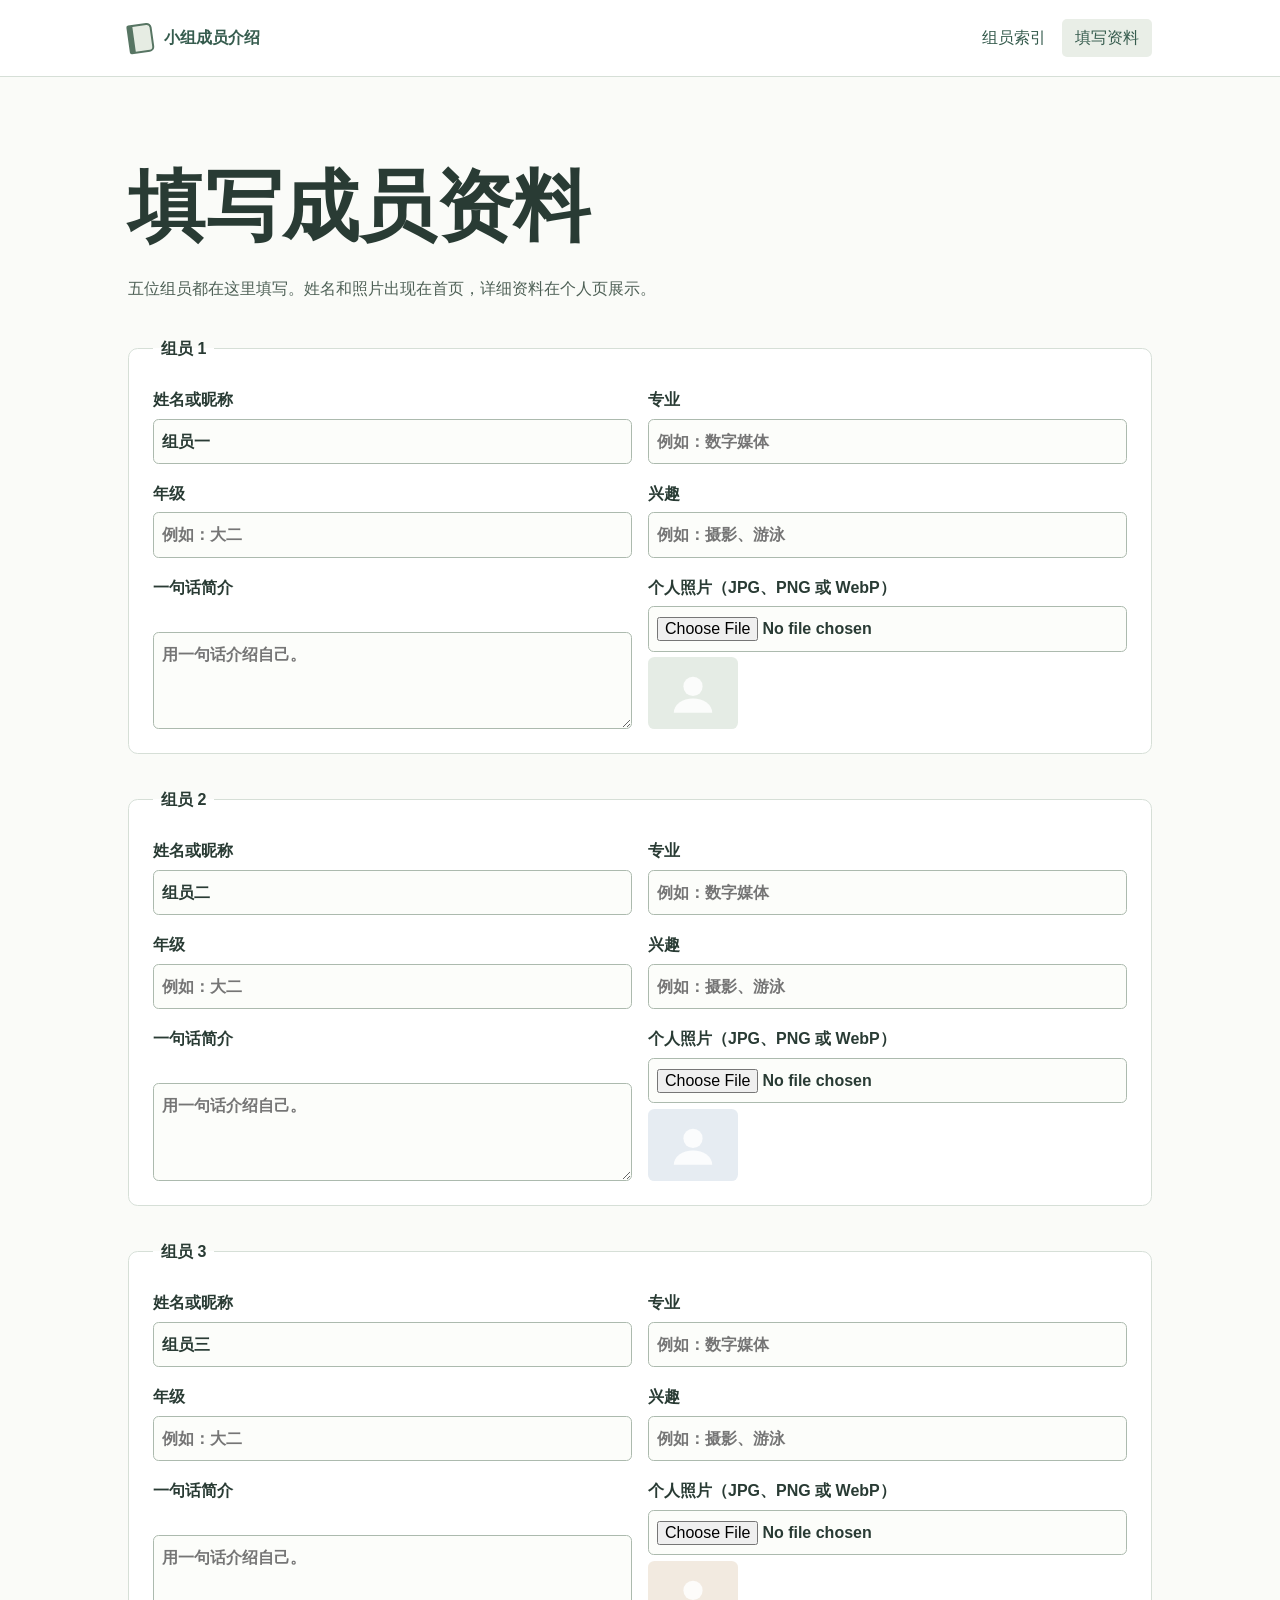
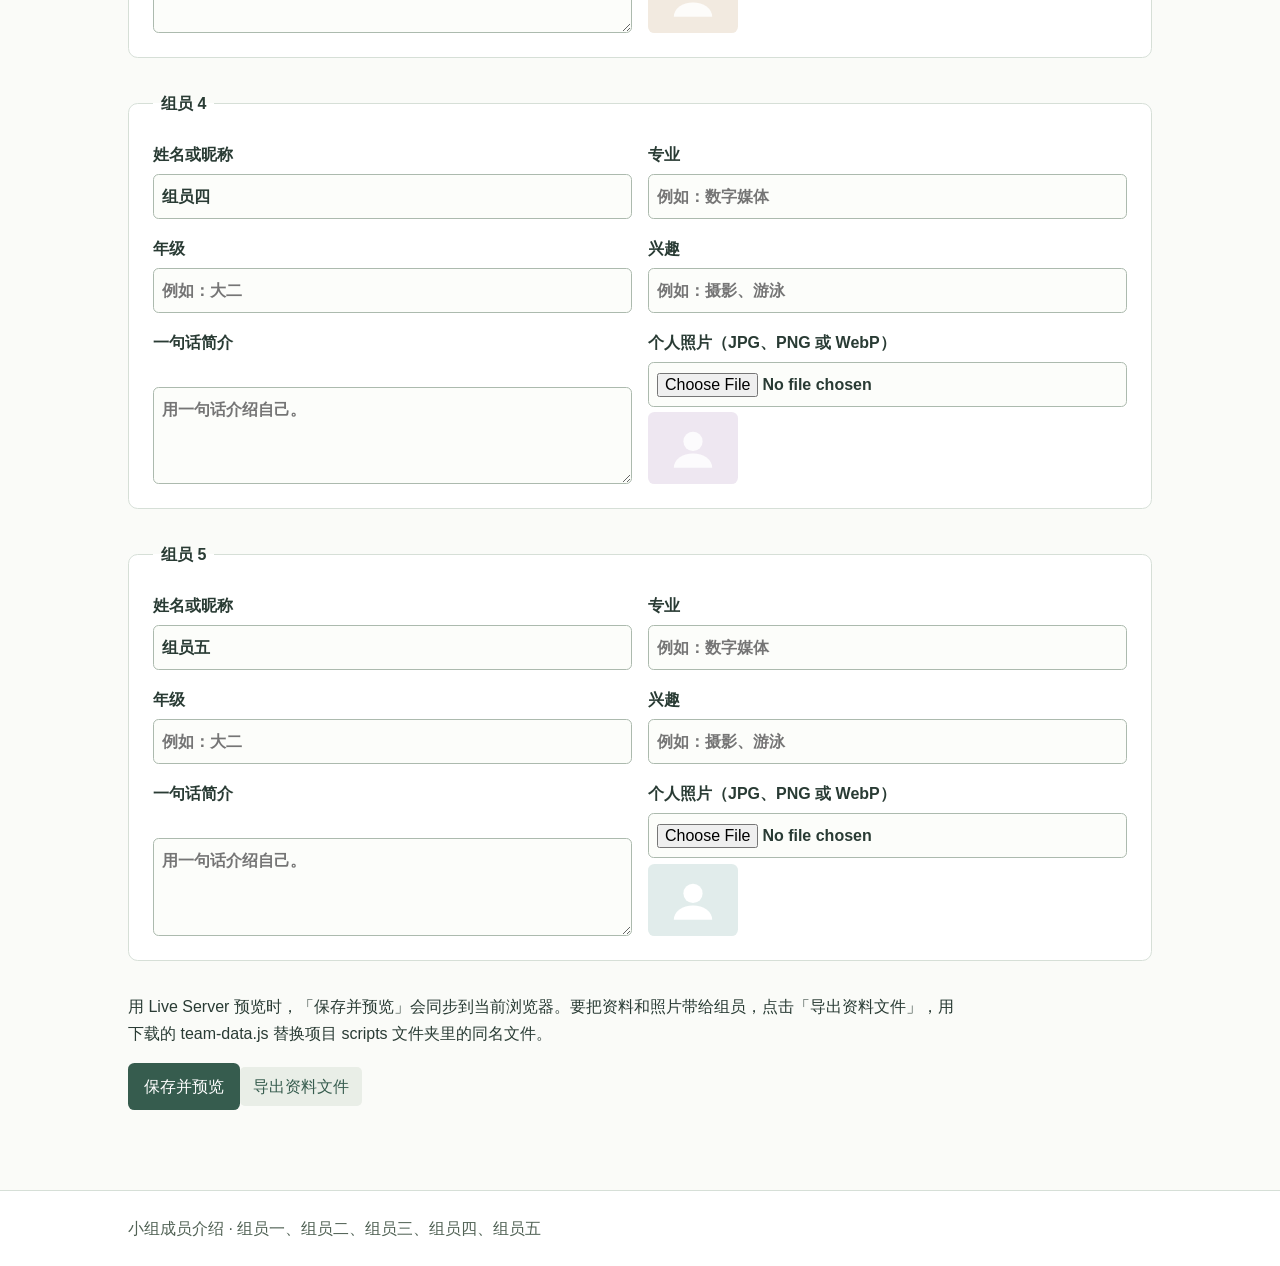
==== 同窗档案/edit.html @ e644d2a0 "Add files via upload" ====
<!doctype html>
<html lang="zh-CN">
<head>
  <meta charset="utf-8">
  <meta name="viewport" content="width=device-width, initial-scale=1">
  <title>填写资料 · 小组成员介绍</title>
  <link rel="stylesheet" href="styles/main.css">
  <script src="scripts/team-data.js" defer></script>
  <script src="scripts/main.js" defer></script>
  <script src="scripts/editor.js" defer></script>
</head>
<body >
  <a class="skip" href="#content">跳到正文</a>
  <header><div class="wrap bar">
    <a class="brand" href="index.html"><span class="book" aria-hidden="true"></span><span>小组成员介绍</span></a>
    <nav aria-label="主导航"><a href="index.html#members">组员索引</a><a class="edit-link" href="edit.html">填写资料</a></nav>
  </div></header>
  <main id="content" class="wrap">
    <section><h1 id="title">填写成员资料</h1><p class="lede">五位组员都在这里填写。姓名和照片出现在首页，详细资料在个人页展示。</p></section>
    <noscript><p>请开启 JavaScript，或在 VS Code 编辑 scripts/team-data.js。</p></noscript>
    <form id="editor" hidden>
      <div id="forms"></div>
      <div class="actions"><p>用 Live Server 预览时，「保存并预览」会同步到当前浏览器。要把资料和照片带给组员，点击「导出资料文件」，用下载的 team-data.js 替换项目 scripts 文件夹里的同名文件。</p>
      <button id="save" type="submit">保存并预览</button><button type="button" id="export" class="secondary">导出资料文件</button><p id="status" role="status"></p></div>
    </form>
  </main>
  <footer><div class="wrap"><span>小组成员介绍</span> · <span id="credits">组员一、组员二、组员三、组员四、组员五</span></div></footer>
</body>
</html>
---- 同窗档案/styles/main.css ----
:root { font: 100%/1.7 "Microsoft YaHei", "PingFang SC", sans-serif; color: #293b34; background: #fafbf8; --line: #d6dfd7; --green: #365c4e; }
* { box-sizing: border-box; }
body { margin: 0; }
a { color: var(--green); text-underline-offset: .25em; }
a:hover { color: #19382e; }
:focus-visible { outline: 3px solid #4a806a; outline-offset: 3px; }
.wrap { width: min(1024px, calc(100% - 3rem)); margin-inline: auto; }
header, footer { background: #fff; }
header { border-bottom: 1px solid var(--line); }
.bar, nav, .brand { display: flex; gap: 1rem; align-items: center; flex-wrap: wrap; }
.bar { min-height: 76px; justify-content: space-between; padding-block: .8rem; }
.brand { gap: .7rem; font-weight: 750; }
.brand, nav a { text-decoration: none; }
.book { width: 1.55rem; height: 1.8rem; border: 2px solid #577563; border-left-width: 6px; border-radius: 2px 5px 5px 2px; transform: rotate(-8deg); background: #e6ece3; }
nav a:hover { text-decoration: underline; }
.edit-link, .secondary { background: #e9eee7; border-radius: 5px; padding: .35rem .8rem; }
main { padding-block: clamp(2rem, 5vw, 4rem); min-height: 72vh; overflow-wrap: anywhere; }
.cover, .portrait { display: grid; grid-template-columns: 1.25fr 1fr; align-items: center; gap: clamp(1rem, 6vw, 5rem); }
.landscape { width: 100%; height: auto; animation: settle .6s ease both; }
h1, h2 { font-family: "Songti SC", SimSun, serif; line-height: 1.25; }
#title { font-size: clamp(2.6rem, 6vw, 5rem); margin: .25em 0; animation: reveal .45s ease both; }
h2 { font-size: 1.65rem; margin: 0 0 1.1rem; }
.kicker { color: #53695a; margin: 0; font-weight: 650; letter-spacing: .07em; }
.lede { max-width: 45em; color: #4e6056; white-space: pre-line; }
.directory, .notes { border-top: 1px solid var(--line); padding-top: 1.8rem; margin-top: 2.8rem; }
#directory { list-style: none; margin: 0; padding: 0; display: grid; grid-template-columns: repeat(auto-fit, minmax(min(100%, 158px), 1fr)); gap: 1rem; }
.entry { display: grid; text-decoration: none; gap: .25rem; background: #fff; padding: .7rem .7rem 1rem; border: 1px solid var(--line); border-radius: .55rem; }
.entry:hover { animation: lift .2s ease both; box-shadow: 0 5px 15px #30453612; }
.entry img, .portrait img { display: block; width: 100%; height: auto; aspect-ratio: 4/3; object-fit: cover; border-radius: .35rem; }
.entry span { margin-top: .45rem; font-weight: 700; }
.entry small { color: #53695a; font-size: .88rem; }
.portrait { grid-template-columns: minmax(0, 290px) 1fr; margin-top: 2rem; }
.notes { display: grid; grid-template-columns: repeat(3, 1fr); gap: 2rem; }
.notes p, td { white-space: pre-line; }
table { width: 100%; border-collapse: collapse; }
th, td { padding: .85rem; text-align: left; border-bottom: 1px solid var(--line); }
th { background: #e9eee7; }
footer { border-top: 1px solid var(--line); padding: 1.5rem 0; color: #516255; overflow-wrap: anywhere; }
fieldset { min-width: 0; margin: 2rem 0; background: white; border: 1px solid var(--line); border-radius: .6rem; padding: 1.5rem; }
legend { font-weight: 750; padding-inline: .5rem; }
.fields { display: grid; grid-template-columns: repeat(2, minmax(0, 1fr)); gap: 1rem; }
label { display: grid; gap: .35rem; font-weight: 650; }
input, select, textarea { width: 100%; border: 1px solid #acbaae; border-radius: .35rem; background: #fcfdfa; font: inherit; color: inherit; padding: .5rem; }
textarea { resize: vertical; }
.wide { grid-column: 1 / -1; }
.thumb { width: 90px; height: 72px; object-fit: cover; border-radius: .4rem; }
button { cursor: pointer; padding: .6rem 1rem; border-radius: .4rem; background: var(--green); color: white; border: 0; font: inherit; }
button:hover { filter: brightness(.93); }
.secondary { color: var(--green); }
.actions { max-width: 52rem; }
#status { white-space: pre-line; }
.skip { position: absolute; left: .5rem; top: -5rem; background: white; }
.skip:focus { top: .5rem; }
[hidden] { display: none !important; }
@keyframes settle { from { transform: scale(.96); } to { transform: scale(1); } }
@keyframes reveal { from { opacity: 0; } to { opacity: 1; } }
@keyframes lift { from { transform: translateY(0); } to { transform: translateY(-3px); } }
@media (max-width: 640px) {
  .cover, .portrait, .notes, .fields { grid-template-columns: 1fr; }
  .landscape { max-width: 320px; justify-self: center; }
  .portrait img { max-width: 260px; }
  .wrap { width: calc(100% - 2rem); }
  .bar, nav { gap: .7rem; }
}
@media (prefers-reduced-motion: reduce) { *, *::before, *::after { animation: none !important; } }
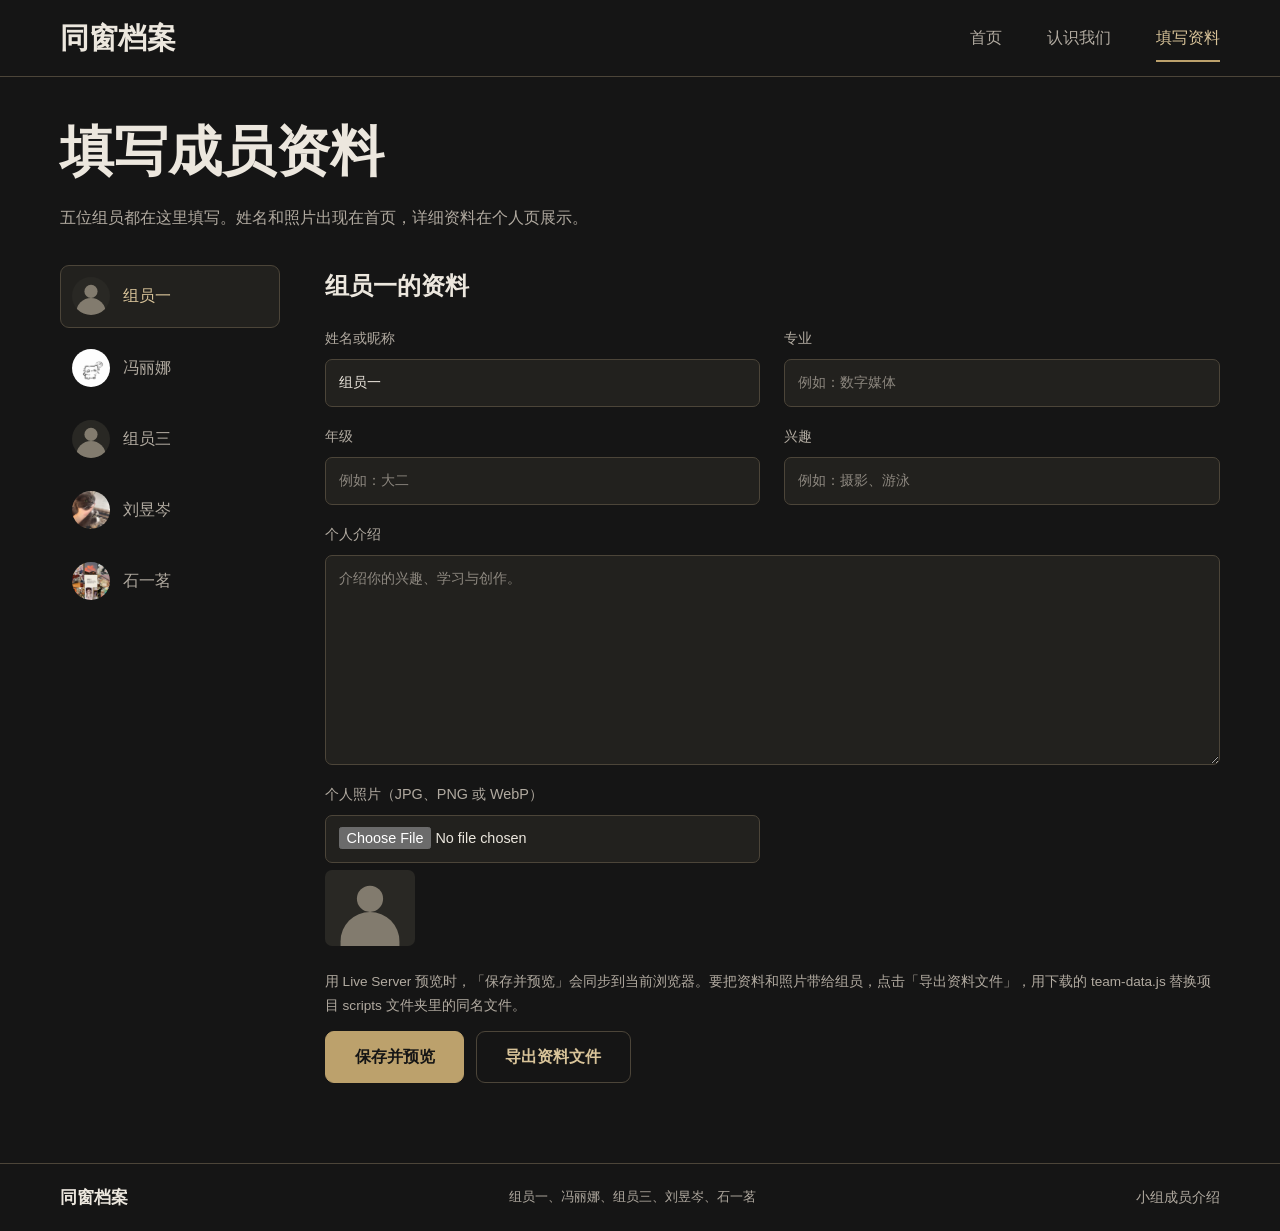
==== commit 7780b54b: "Redesign class album in black and gold and add member profiles" ====
--- a/同窗档案/edit.html
+++ b/同窗档案/edit.html
@@ -12,18 +12,18 @@
 <body >
   <a class="skip" href="#content">跳到正文</a>
   <header><div class="wrap bar">
-    <a class="brand" href="index.html"><span class="book" aria-hidden="true"></span><span>小组成员介绍</span></a>
-    <nav aria-label="主导航"><a href="index.html#members">组员索引</a><a class="edit-link" href="edit.html">填写资料</a></nav>
+    <a class="brand" href="index.html"><span>同窗档案</span></a>
+    <nav aria-label="主导航"><a href="index.html">首页</a><a href="index.html#members">认识我们</a><a class="edit-link" href="edit.html" aria-current="page">填写资料</a></nav>
   </div></header>
   <main id="content" class="wrap">
     <section><h1 id="title">填写成员资料</h1><p class="lede">五位组员都在这里填写。姓名和照片出现在首页，详细资料在个人页展示。</p></section>
     <noscript><p>请开启 JavaScript，或在 VS Code 编辑 scripts/team-data.js。</p></noscript>
-    <form id="editor" hidden>
-      <div id="forms"></div>
+    <form id="editor" novalidate hidden>
+      <div id="member-tabs" class="member-tabs" role="group" aria-label="选择要编辑的成员"></div><div id="forms"></div>
       <div class="actions"><p>用 Live Server 预览时，「保存并预览」会同步到当前浏览器。要把资料和照片带给组员，点击「导出资料文件」，用下载的 team-data.js 替换项目 scripts 文件夹里的同名文件。</p>
       <button id="save" type="submit">保存并预览</button><button type="button" id="export" class="secondary">导出资料文件</button><p id="status" role="status"></p></div>
     </form>
   </main>
-  <footer><div class="wrap"><span>小组成员介绍</span> · <span id="credits">组员一、组员二、组员三、组员四、组员五</span></div></footer>
+  <footer><div class="wrap footer-bar"><a href="index.html">同窗档案</a><span id="credits">组员一、冯丽娜、组员三、刘昱岑、石一茗</span><span>小组成员介绍</span></div></footer>
 </body>
 </html>
--- a/同窗档案/styles/main.css
+++ b/同窗档案/styles/main.css
@@ -1,66 +1,91 @@
-:root { font: 100%/1.7 "Microsoft YaHei", "PingFang SC", sans-serif; color: #293b34; background: #fafbf8; --line: #d6dfd7; --green: #365c4e; }
+:root {
+  color-scheme: dark; --bg: #151515; --surface: #22211e; --gold: #bca16c; --gold-light: #d8c399; --text: #ece7de; --muted: #b1aaa0; --line: #4c4539;
+  font: 100%/1.75 "Microsoft YaHei", "PingFang SC", sans-serif; color: var(--text); background: var(--bg);
+}
 * { box-sizing: border-box; }
-body { margin: 0; }
-a { color: var(--green); text-underline-offset: .25em; }
-a:hover { color: #19382e; }
-:focus-visible { outline: 3px solid #4a806a; outline-offset: 3px; }
-.wrap { width: min(1024px, calc(100% - 3rem)); margin-inline: auto; }
-header, footer { background: #fff; }
+html { scroll-behavior: smooth; overflow-x: clip; }
+body { margin: 0; overflow-x: clip; }
+a { color: var(--gold-light); text-underline-offset: .3em; }
+a:hover { color: var(--text); }
+:focus-visible { outline: 2px solid var(--gold-light); outline-offset: 5px; }
+.wrap { width: min(1410px, calc(100% - 7.5rem)); margin-inline: auto; }
 header { border-bottom: 1px solid var(--line); }
-.bar, nav, .brand { display: flex; gap: 1rem; align-items: center; flex-wrap: wrap; }
-.bar { min-height: 76px; justify-content: space-between; padding-block: .8rem; }
-.brand { gap: .7rem; font-weight: 750; }
-.brand, nav a { text-decoration: none; }
-.book { width: 1.55rem; height: 1.8rem; border: 2px solid #577563; border-left-width: 6px; border-radius: 2px 5px 5px 2px; transform: rotate(-8deg); background: #e6ece3; }
-nav a:hover { text-decoration: underline; }
-.edit-link, .secondary { background: #e9eee7; border-radius: 5px; padding: .35rem .8rem; }
-main { padding-block: clamp(2rem, 5vw, 4rem); min-height: 72vh; overflow-wrap: anywhere; }
-.cover, .portrait { display: grid; grid-template-columns: 1.25fr 1fr; align-items: center; gap: clamp(1rem, 6vw, 5rem); }
-.landscape { width: 100%; height: auto; animation: settle .6s ease both; }
-h1, h2 { font-family: "Songti SC", SimSun, serif; line-height: 1.25; }
-#title { font-size: clamp(2.6rem, 6vw, 5rem); margin: .25em 0; animation: reveal .45s ease both; }
-h2 { font-size: 1.65rem; margin: 0 0 1.1rem; }
-.kicker { color: #53695a; margin: 0; font-weight: 650; letter-spacing: .07em; }
-.lede { max-width: 45em; color: #4e6056; white-space: pre-line; }
-.directory, .notes { border-top: 1px solid var(--line); padding-top: 1.8rem; margin-top: 2.8rem; }
-#directory { list-style: none; margin: 0; padding: 0; display: grid; grid-template-columns: repeat(auto-fit, minmax(min(100%, 158px), 1fr)); gap: 1rem; }
-.entry { display: grid; text-decoration: none; gap: .25rem; background: #fff; padding: .7rem .7rem 1rem; border: 1px solid var(--line); border-radius: .55rem; }
-.entry:hover { animation: lift .2s ease both; box-shadow: 0 5px 15px #30453612; }
-.entry img, .portrait img { display: block; width: 100%; height: auto; aspect-ratio: 4/3; object-fit: cover; border-radius: .35rem; }
-.entry span { margin-top: .45rem; font-weight: 700; }
-.entry small { color: #53695a; font-size: .88rem; }
-.portrait { grid-template-columns: minmax(0, 290px) 1fr; margin-top: 2rem; }
-.notes { display: grid; grid-template-columns: repeat(3, 1fr); gap: 2rem; }
-.notes p, td { white-space: pre-line; }
-table { width: 100%; border-collapse: collapse; }
-th, td { padding: .85rem; text-align: left; border-bottom: 1px solid var(--line); }
-th { background: #e9eee7; }
-footer { border-top: 1px solid var(--line); padding: 1.5rem 0; color: #516255; overflow-wrap: anywhere; }
-fieldset { min-width: 0; margin: 2rem 0; background: white; border: 1px solid var(--line); border-radius: .6rem; padding: 1.5rem; }
-legend { font-weight: 750; padding-inline: .5rem; }
-.fields { display: grid; grid-template-columns: repeat(2, minmax(0, 1fr)); gap: 1rem; }
-label { display: grid; gap: .35rem; font-weight: 650; }
-input, select, textarea { width: 100%; border: 1px solid #acbaae; border-radius: .35rem; background: #fcfdfa; font: inherit; color: inherit; padding: .5rem; }
-textarea { resize: vertical; }
+.bar { display: flex; align-items: center; justify-content: space-between; gap: 2rem; min-height: 76px; }
+.brand { color: var(--text); font-weight: 700; font-size: 1.8rem; text-decoration: none; white-space: nowrap; }
+nav { display: flex; align-items: center; gap: 2.8rem; }
+nav a { color: var(--muted); text-decoration: none; padding: 1.3rem 0; position: relative; }
+nav a[aria-current], nav a:hover { color: var(--gold-light); }
+nav a[aria-current]::after { content: ''; position: absolute; left: 0; right: 0; bottom: .65rem; height: 2px; background: var(--gold); }
+main { min-height: calc(100vh - 168px); padding-block: 2.5rem 3.4rem; overflow-wrap: anywhere; }
+.cover { display: grid; grid-template-columns: minmax(0, .85fr) minmax(0, 1.3fr); gap: 3.2rem; align-items: center; }
+.cover-copy { padding-block: 1.6rem; }
+h1, h2, p { margin-top: 0; }
+h1 { font-size: clamp(2.4rem, 4.2vw, 4.2rem); line-height: 1.3; margin-bottom: 1rem; font-weight: 600; }
+.cover h1 { font-family: "Songti SC", SimSun, serif; font-weight: 500; font-size: clamp(2.6rem, 4.3vw, 4.4rem); white-space: nowrap; }
+h2 { font-size: 1.9rem; line-height: 1.4; font-weight: 600; }
+.lede { color: var(--muted); line-height: 1.9; white-space: pre-line; }
+.cover .lede { font-size: clamp(1rem, 1.4vw, 1.3rem); max-width: 25em; margin-bottom: 1.8rem; }
+.button, button { display: inline-flex; justify-content: center; align-items: center; border: 1px solid var(--gold); background: var(--gold); color: var(--bg); border-radius: 9px; padding: .7rem 1.8rem; text-decoration: none; font: inherit; font-weight: 600; cursor: pointer; transition: background .18s, color .18s; }
+.button:hover, button:hover { color: var(--bg); background: var(--gold-light); }
+.hero-photos { display: grid; grid-template-columns: minmax(0, 1fr) minmax(0, 1fr); gap: 10px; height: clamp(280px, 27vw, 400px); }
+.hero-photos img { display: block; width: 100%; height: 100%; min-width: 0; object-fit: cover; border-radius: 10px; animation: settle .65s ease both; }
+.hero-photos img:first-child { object-position: 37% center; }
+.directory { margin-top: 2rem; scroll-margin-top: 1.5rem; }
+.directory h2 { display: flex; align-items: center; gap: 1.6rem; margin-bottom: 1.4rem; }
+.directory h2::after { content: ''; flex: 1; height: 1px; background: var(--line); }
+#directory { list-style: none; margin: 0; padding: 0; display: grid; grid-template-columns: repeat(5, minmax(0, 1fr)); gap: 2rem; }
+.entry { display: flex; flex-direction: column; align-items: center; text-decoration: none; color: var(--text); min-width: 0; }
+.entry img { width: 100%; aspect-ratio: 1.2; object-fit: cover; border: 1px solid var(--line); border-radius: 12px; transition: transform .22s, border-color .22s; }
+.entry:hover img { animation: lift .22s ease both; border-color: var(--gold); }
+.entry span { font-size: 1.3rem; font-weight: 600; margin: .65rem 0 .35rem; }
+.entry span::after { content: ''; display: block; width: 38px; height: 2px; margin: .55rem auto 0; background: var(--gold); }
+.entry small { color: var(--muted); text-align: center; font-size: .9rem; line-height: 1.5; }
+footer { border-top: 1px solid var(--line); padding: 1.2rem 0; color: var(--muted); font-size: .85rem; }
+.footer-bar { display: flex; justify-content: space-between; align-items: center; gap: 1.5rem; flex-wrap: wrap; }
+.footer-bar a { text-decoration: none; font-size: 1.05rem; font-weight: 600; color: var(--text); }
+#credits { font-size: .8rem; }
+.back { display: inline-block; margin-bottom: 1.8rem; text-decoration: none; }
+.portrait { display: grid; grid-template-columns: minmax(0, 310px) minmax(0, 1fr); gap: 4.5rem; align-items: start; max-width: 1120px; margin: 0 auto; }
+.portrait > img { width: 100%; height: auto; aspect-ratio: 1; object-fit: contain; background: var(--surface); border-radius: 12px; margin-top: .5rem; }
+.portrait h1 { font-size: 2.8rem; animation: reveal .4s ease both; }
+.portrait .lede { font-size: 1rem; }
+table { width: 100%; border-collapse: collapse; margin-top: 1.6rem; }
+th, td { padding: .8rem 1rem; text-align: left; border-bottom: 1px solid var(--line); white-space: pre-line; }
+th { width: 90px; font-weight: 500; color: var(--gold-light); }
+#personal-links { list-style: none; padding: 0; margin: 1.8rem 0 0; display: grid; gap: .9rem; }
+#personal-links li { padding: .8rem 1rem; border: 1px solid var(--line); border-radius: 8px; color: var(--muted); }
+#personal-links a { color: var(--gold-light); font-weight: 600; }
+#editor { display: grid; grid-template-columns: 220px minmax(0, 1fr); gap: 1.5rem 2.8rem; margin-top: 2rem; }
+.member-tabs { display: flex; flex-direction: column; gap: .55rem; }
+.member-tab { justify-content: flex-start; gap: .8rem; background: transparent; color: var(--muted); border: 1px solid transparent; padding: .7rem; text-align: left; font-weight: 400; }
+.member-tab img { width: 38px; height: 38px; border-radius: 50%; object-fit: cover; }
+.member-tab[aria-pressed="true"] { background: var(--surface); border-color: var(--line); color: var(--gold-light); }
+.member-tab:hover { background: var(--surface); color: var(--text); }
+fieldset { min-width: 0; margin: 0; padding: 0; border: 0; }
+legend { font-size: 1.5rem; font-weight: 600; margin-bottom: 1.2rem; padding: 0; }
+.fields { display: grid; grid-template-columns: repeat(2, minmax(0, 1fr)); gap: 1.1rem 1.5rem; }
+label { display: grid; gap: .45rem; color: var(--muted); font-size: .9rem; }
+input, textarea { width: 100%; min-width: 0; font: inherit; color: var(--text); background: var(--surface); border: 1px solid var(--line); border-radius: 7px; padding: .65rem .8rem; }
+input::placeholder, textarea::placeholder { color: var(--muted); opacity: .75; }
+textarea { resize: vertical; min-height: 210px; line-height: 1.8; }
 .wide { grid-column: 1 / -1; }
-.thumb { width: 90px; height: 72px; object-fit: cover; border-radius: .4rem; }
-button { cursor: pointer; padding: .6rem 1rem; border-radius: .4rem; background: var(--green); color: white; border: 0; font: inherit; }
-button:hover { filter: brightness(.93); }
-.secondary { color: var(--green); }
-.actions { max-width: 52rem; }
-#status { white-space: pre-line; }
-.skip { position: absolute; left: .5rem; top: -5rem; background: white; }
+.thumb { width: 90px; height: 76px; object-fit: cover; border-radius: 7px; }
+.actions { grid-column: 2; }
+.actions > p { color: var(--muted); font-size: .85rem; }
+.actions button { margin: 0 .7rem .7rem 0; }
+.secondary { background: transparent; color: var(--gold-light); border-color: var(--line); }
+#status { white-space: pre-line; color: var(--gold-light); }
+.skip { position: absolute; left: .7rem; top: -5rem; z-index: 5; padding: .5rem; background: var(--bg); }
 .skip:focus { top: .5rem; }
 [hidden] { display: none !important; }
-@keyframes settle { from { transform: scale(.96); } to { transform: scale(1); } }
+@keyframes settle { from { transform: scale(.98); } to { transform: scale(1); } }
 @keyframes reveal { from { opacity: 0; } to { opacity: 1; } }
-@keyframes lift { from { transform: translateY(0); } to { transform: translateY(-3px); } }
-@media (max-width: 640px) {
-  .cover, .portrait, .notes, .fields { grid-template-columns: 1fr; }
-  .landscape { max-width: 320px; justify-self: center; }
-  .portrait img { max-width: 260px; }
-  .wrap { width: calc(100% - 2rem); }
-  .bar, nav { gap: .7rem; }
+@keyframes lift { from { transform: translateY(0); } to { transform: translateY(-4px); } }
+@media (max-width: 1000px) { .wrap { width: calc(100% - 3rem); } .cover { gap: 1.8rem; } .cover h1 { font-size: 2.7rem; } #directory { gap: 1.2rem; } .portrait { gap: 2rem; grid-template-columns: minmax(0, 250px) minmax(0, 1fr); } }
+@media (max-width: 700px) {
+  .wrap { width: calc(100% - 2rem); } .bar { min-height: 108px; flex-wrap: wrap; gap: 0; padding-block: .7rem; } .brand { font-size: 1.4rem; } nav { gap: 1.7rem; width: 100%; } nav a { padding: .55rem 0; font-size: .9rem; } nav a[aria-current]::after { bottom: .25rem; }
+  main { padding-top: 1.2rem; } .cover, .portrait { grid-template-columns: minmax(0, 1fr); gap: 1.5rem; } .cover-copy { padding: .5rem 0; } .cover h1 { font-size: clamp(2rem, 8vw, 3rem); } .cover .lede { max-width: none; margin-bottom: 1.1rem; } .hero-photos { height: 245px; } .directory { margin-top: 1.6rem; } h2 { font-size: 1.5rem; }
+  #directory { grid-template-columns: repeat(2, minmax(0, 1fr)); gap: 1.6rem 1rem; } .entry span { font-size: 1.1rem; } .entry small { font-size: .8rem; } .portrait > img { max-width: 240px; } .portrait h1 { font-size: 2.2rem; }
+  #editor { grid-template-columns: minmax(0, 1fr); gap: 1.5rem; } .member-tabs { flex-direction: row; flex-wrap: wrap; gap: .3rem; } .member-tab { padding: .4rem; font-size: .85rem; } .member-tab img { width: 26px; height: 26px; } .actions { grid-column: 1; } .fields { grid-template-columns: minmax(0, 1fr); } .footer-bar { gap: .6rem; } #credits { width: 100%; order: 3; }
 }
-@media (prefers-reduced-motion: reduce) { *, *::before, *::after { animation: none !important; } }
-
+@media (prefers-reduced-motion: reduce) { html { scroll-behavior: auto; } *, *::before, *::after { animation: none !important; transition: none !important; } }
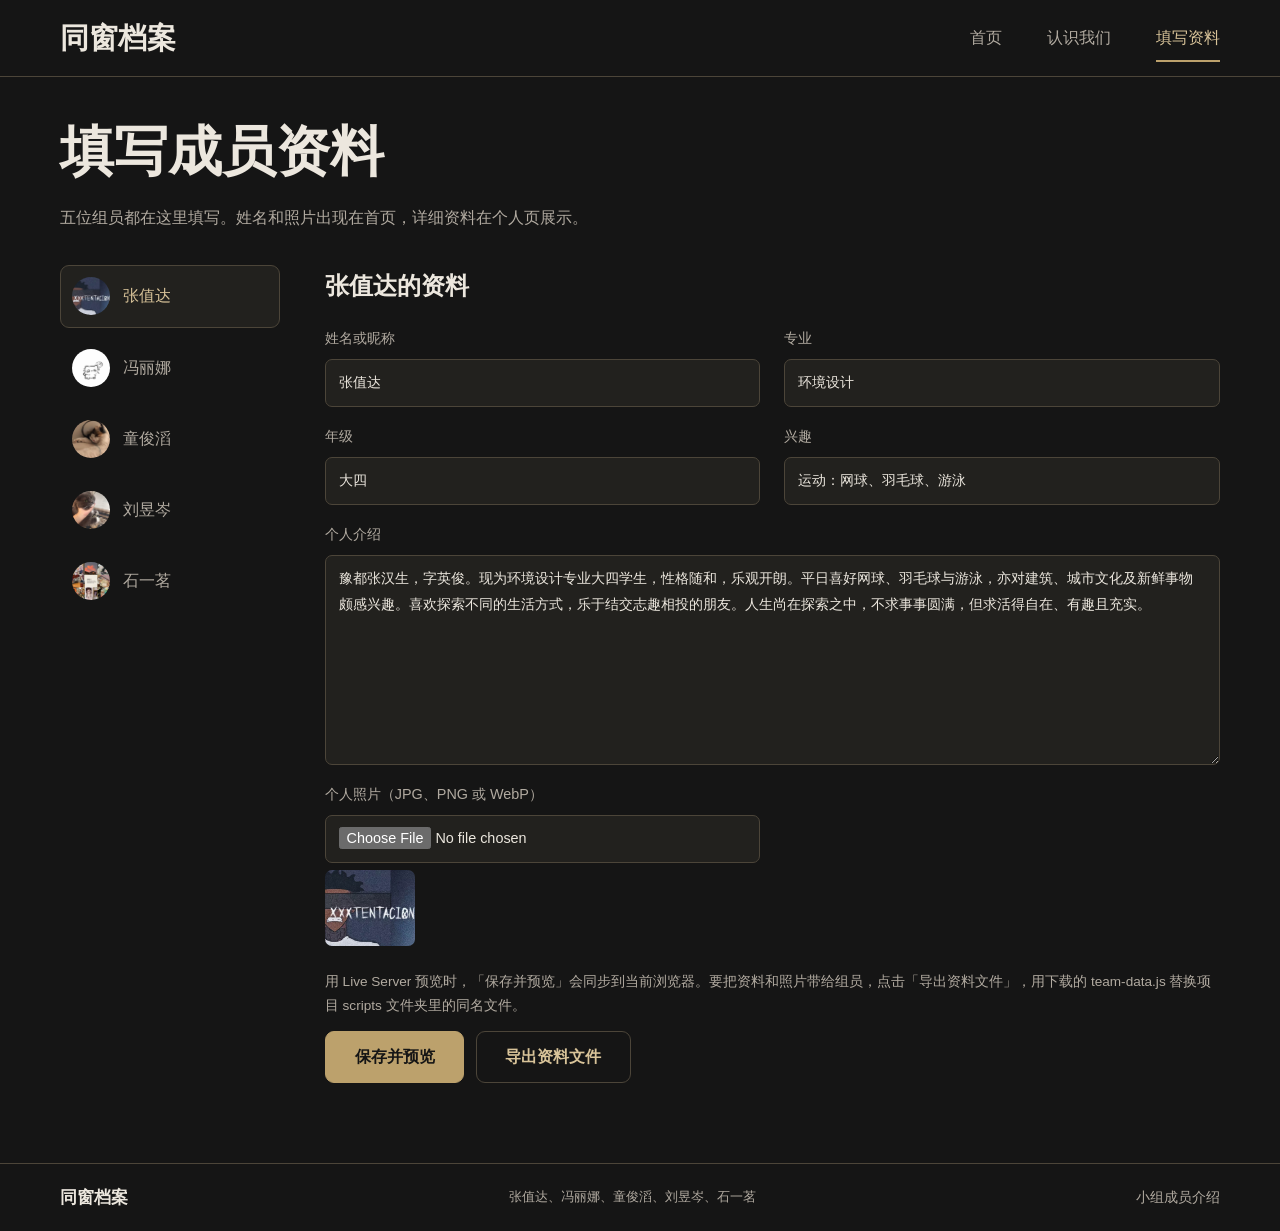
==== commit f516b295: "Merge main updates with member profiles and preserve design assets" ====
--- a/同窗档案/edit.html
+++ b/同窗档案/edit.html
@@ -24,6 +24,6 @@
       <button id="save" type="submit">保存并预览</button><button type="button" id="export" class="secondary">导出资料文件</button><p id="status" role="status"></p></div>
     </form>
   </main>
-  <footer><div class="wrap footer-bar"><a href="index.html">同窗档案</a><span id="credits">组员一、冯丽娜、组员三、刘昱岑、石一茗</span><span>小组成员介绍</span></div></footer>
+  <footer><div class="wrap footer-bar"><a href="index.html">同窗档案</a><span id="credits">张值达、冯丽娜、童俊滔、刘昱岑、石一茗</span><span>小组成员介绍</span></div></footer>
 </body>
 </html>
